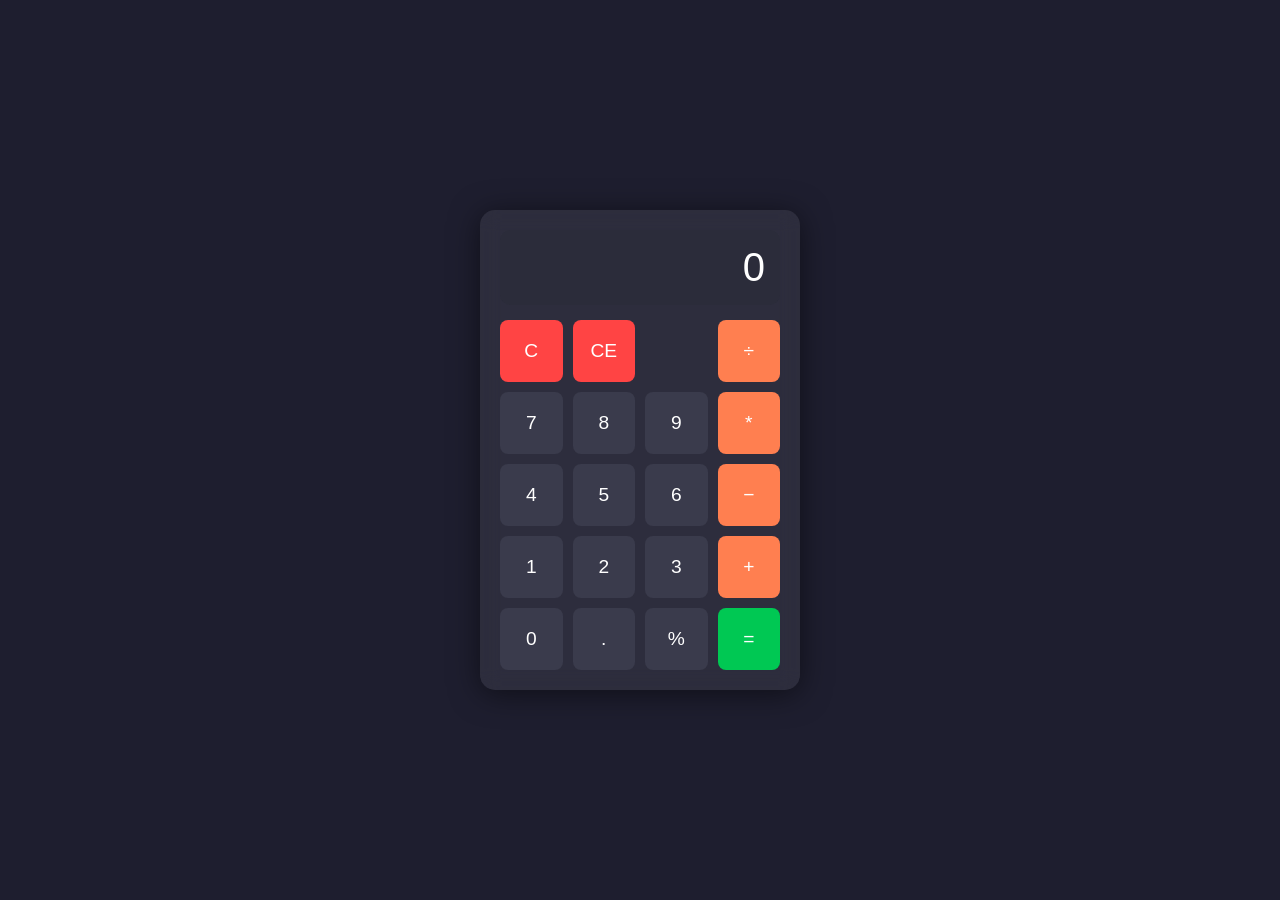
==== index.html @ f0f4dd88 "Add README" ====
<!DOCTYPE html>
<html lang="es">
<head>
<meta charset="UTF-8">
<title>Calculadora Moderna</title>
<style>
/* Reset & Base */
*, *::before, *::after { box-sizing:border-box; }
body{margin:0;height:100vh;display:flex;justify-content:center;align-items:center;background:#1e1e2f;font-family:"Segoe UI","Roboto",sans-serif;color:#fff;}
.calculator{width:320px;max-width:90vw;padding:20px;border-radius:15px;background:rgba(255,255,255,.07);backdrop-filter:blur(10px);box-shadow:0 4px 30px rgba(0,0,0,.5);display:grid;grid-template-rows:auto 1fr;}
.display{background:#2b2c3a;border-radius:10px;padding:15px;font-size:2.5rem;text-align:right;overflow-x:auto;min-height:60px;}
.keypad{display:grid;grid-template-columns:repeat(4,1fr);gap:10px;margin-top:15px;}
button{font-size:1.2rem;padding:20px 0;border:none;border-radius:8px;background:#3a3b4c;color:#fff;cursor:pointer;transition:.2s ease;}
button:hover{background:#4d4e60;}button:active{transform:scale(.95);}
.btn-operator{background:#ff7f50;}
.btn-clear{background:#ff4444;}
.btn-equal{background:#00c853;}
@media(max-width:500px){.calculator{width:90vw;padding:15px;}button{font-size:1rem;padding:15px 0;}}
</style>
</head>
<body>
<div class="calculator" role="application">
  <div class="display" id="display" aria-live="polite"></div>
  <div class="keypad">
    <button class="btn-clear" data-action="clear" aria-label="Reset">C</button>
    <button class="btn-clear" data-action="backspace" aria-label="Delete last digit">CE</button>
    <span></span>
    <button class="btn-operator" data-operation="/" aria-label="Divide">÷</button>

    <button data-value="7" aria-label="Seven">7</button>
    <button data-value="8" aria-label="Eight">8</button>
    <button data-value="9" aria-label="Nine">9</button>
    <button class="btn-operator" data-operation="*" aria-label="Multiply">*</button>

    <button data-value="4" aria-label="Four">4</button>
    <button data-value="5" aria-label="Five">5</button>
    <button data-value="6" aria-label="Six">6</button>
    <button class="btn-operator" data-operation="-" aria-label="Subtract">−</button>

    <button data-value="1" aria-label="One">1</button>
    <button data-value="2" aria-label="Two">2</button>
    <button data-value="3" aria-label="Three">3</button>
    <button class="btn-operator" data-operation="+" aria-label="Add">+</button>

    <button data-value="0" aria-label="Zero">0</button>
    <button data-value="." aria-label="Decimal point">.</button>
    <button data-action="percent" aria-label="Percentage">%</button>
    <button class="btn-equal" data-action="equals" aria-label="Equals">=</button>
  </div>
</div>

<script>
const display=document.getElementById('display');
let current='',op=null,first=null;
function upd(v){display.textContent=v||'0';}
document.querySelectorAll('.keypad button').forEach(b=>{
 b.addEventListener('click',()=>{const a=b.dataset.action,v=b.dataset.value,o=b.dataset.operation;
 if(a==='clear'){reset();}else if(a==='backspace'){bs();}else if(a==='percent'){pct();}else if(a==='equals'){calc();}
 else if(o){setOp(o);}else if(v!==undefined){append(v);}});
});
document.addEventListener('keydown',e=>{
 const k=e.key;
 if(k.match(/[0-9]/)){append(k);}else if(k==='.'){append('.');}
 else if(['+','-','*','/'].includes(k)){setOp(k);} 
 else if(k==='Enter'){calc();} 
 else if(k==='Backspace'){bs();} 
 else if(k.toLowerCase()==='c'){reset();}
});
function append(v){ if(v==='.' && current.includes('.')) return; current+=v; upd(current); }
function setOp(o){ if(current==='' && first===null) return; if(current!==''){ first=parseFloat(current); } op=o; current=''; }
function calc(){if(op===null||current==='')return; const second=parseFloat(current),res=op=='+'?first+second:op=='-'?first-second:op=='*'?first*second:op=='/'&&(second===0?'Error':first/second); upd(res); current=res.toString(); op=null; first=null;}
function reset(){current='';op=null;first=null;upd('0');}
function bs(){if(current.length>0){current=current.slice(0,-1);upd(current||'0');}}
function pct(){if(current==='')return; const n=parseFloat(current),r=n/100; current=r.toString(); upd(current);}upd('0');
</script>
</body>
</html>
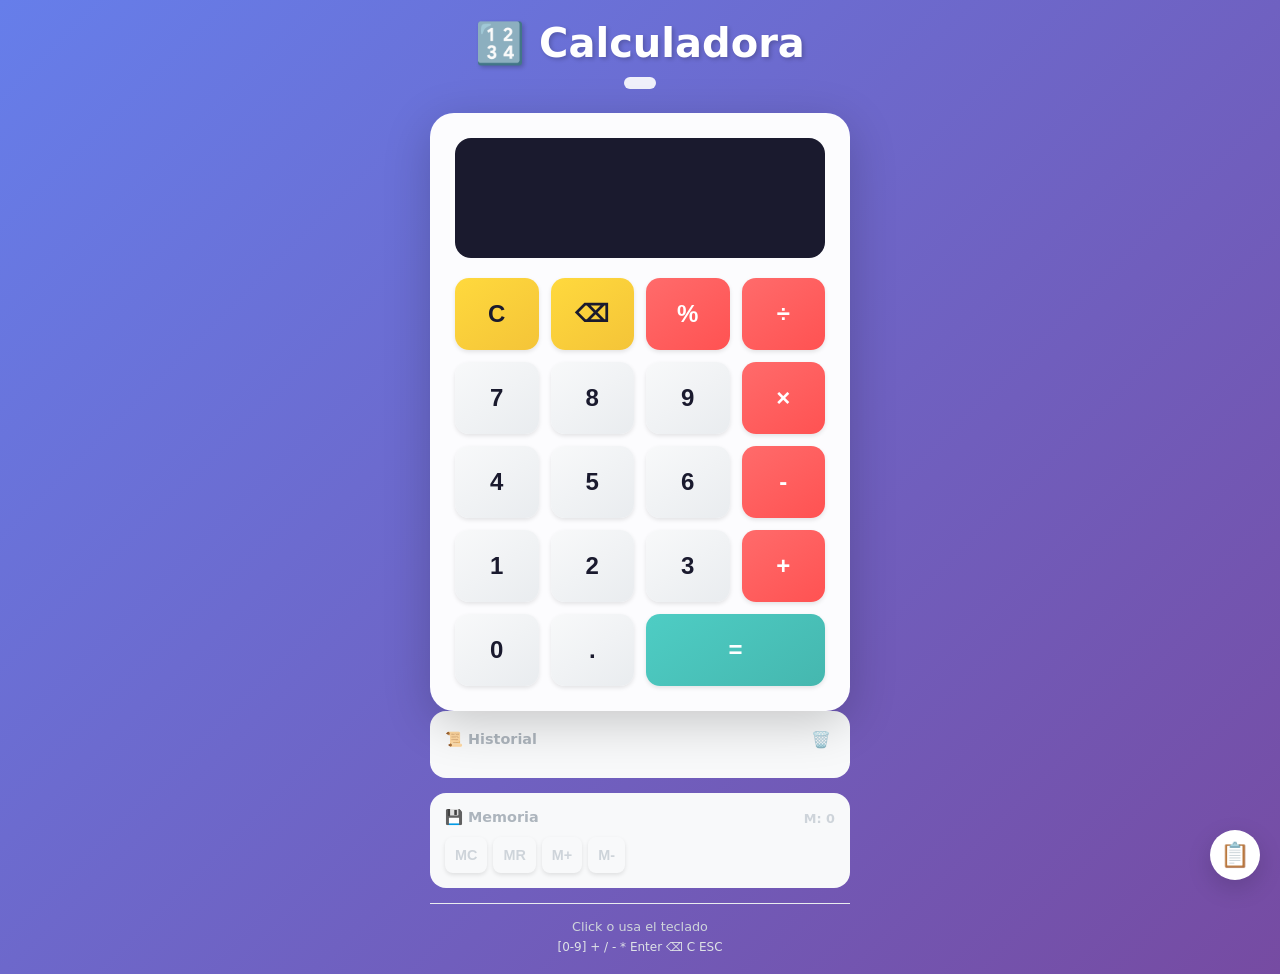
==== commit cc040d27: "✅ Separar en 3 archivos + convertir a SPA con persistencia y memoria" ====
--- a/index.html
+++ b/index.html
@@ -1,77 +1,96 @@
 <!DOCTYPE html>
 <html lang="es">
 <head>
-<meta charset="UTF-8">
-<title>Calculadora Moderna</title>
-<style>
-/* Reset & Base */
-*, *::before, *::after { box-sizing:border-box; }
-body{margin:0;height:100vh;display:flex;justify-content:center;align-items:center;background:#1e1e2f;font-family:"Segoe UI","Roboto",sans-serif;color:#fff;}
-.calculator{width:320px;max-width:90vw;padding:20px;border-radius:15px;background:rgba(255,255,255,.07);backdrop-filter:blur(10px);box-shadow:0 4px 30px rgba(0,0,0,.5);display:grid;grid-template-rows:auto 1fr;}
-.display{background:#2b2c3a;border-radius:10px;padding:15px;font-size:2.5rem;text-align:right;overflow-x:auto;min-height:60px;}
-.keypad{display:grid;grid-template-columns:repeat(4,1fr);gap:10px;margin-top:15px;}
-button{font-size:1.2rem;padding:20px 0;border:none;border-radius:8px;background:#3a3b4c;color:#fff;cursor:pointer;transition:.2s ease;}
-button:hover{background:#4d4e60;}button:active{transform:scale(.95);}
-.btn-operator{background:#ff7f50;}
-.btn-clear{background:#ff4444;}
-.btn-equal{background:#00c853;}
-@media(max-width:500px){.calculator{width:90vw;padding:15px;}button{font-size:1rem;padding:15px 0;}}
-</style>
+    <meta charset="UTF-8">
+    <meta name="viewport" content="width=device-width, initial-scale=1.0">
+    <meta name="description" content="Calculadora web moderna con historial y persistencia">
+    <meta name="theme-color" content="#667eea">
+    <title>Calculadora Web App</title>
+    <link rel="stylesheet" href="styles.css">
 </head>
 <body>
-<div class="calculator" role="application">
-  <div class="display" id="display" aria-live="polite"></div>
-  <div class="keypad">
-    <button class="btn-clear" data-action="clear" aria-label="Reset">C</button>
-    <button class="btn-clear" data-action="backspace" aria-label="Delete last digit">CE</button>
-    <span></span>
-    <button class="btn-operator" data-operation="/" aria-label="Divide">÷</button>
+    <div class="app-container">
+        <header class="app-header">
+            <h1 class="app-title">🔢 Calculadora</h1>
+            <div class="status-indicator" id="statusIndicator"></div>
+        </header>
 
-    <button data-value="7" aria-label="Seven">7</button>
-    <button data-value="8" aria-label="Eight">8</button>
-    <button data-value="9" aria-label="Nine">9</button>
-    <button class="btn-operator" data-operation="*" aria-label="Multiply">*</button>
+        <main class="main-content">
+            <div class="calculator-wrapper">
+                <div class="calculator">
+                    <div class="display-container">
+                        <div class="expression-display" id="expressionDisplay"></div>
+                        <div class="result-display" id="resultDisplay"></div>
+                    </div>
 
-    <button data-value="4" aria-label="Four">4</button>
-    <button data-value="5" aria-label="Five">5</button>
-    <button data-value="6" aria-label="Six">6</button>
-    <button class="btn-operator" data-operation="-" aria-label="Subtract">−</button>
+                    <div class="buttons-grid">
+                        <button class="btn clear-btn" data-action="clear">C</button>
+                        <button class="btn delete-btn" data-action="delete">⌫</button>
+                        <button class="btn operator-btn" data-action="percent">%</button>
+                        <button class="btn operator-btn" data-action="divide">÷</button>
 
-    <button data-value="1" aria-label="One">1</button>
-    <button data-value="2" aria-label="Two">2</button>
-    <button data-value="3" aria-label="Three">3</button>
-    <button class="btn-operator" data-operation="+" aria-label="Add">+</button>
+                        <button class="btn number-btn" data-value="7">7</button>
+                        <button class="btn number-btn" data-value="8">8</button>
+                        <button class="btn number-btn" data-value="9">9</button>
+                        <button class="btn operator-btn" data-action="multiply">×</button>
 
-    <button data-value="0" aria-label="Zero">0</button>
-    <button data-value="." aria-label="Decimal point">.</button>
-    <button data-action="percent" aria-label="Percentage">%</button>
-    <button class="btn-equal" data-action="equals" aria-label="Equals">=</button>
-  </div>
-</div>
+                        <button class="btn number-btn" data-value="4">4</button>
+                        <button class="btn number-btn" data-value="5">5</button>
+                        <button class="btn number-btn" data-value="6">6</button>
+                        <button class="btn operator-btn" data-action="subtract">-</button>
 
-<script>
-const display=document.getElementById('display');
-let current='',op=null,first=null;
-function upd(v){display.textContent=v||'0';}
-document.querySelectorAll('.keypad button').forEach(b=>{
- b.addEventListener('click',()=>{const a=b.dataset.action,v=b.dataset.value,o=b.dataset.operation;
- if(a==='clear'){reset();}else if(a==='backspace'){bs();}else if(a==='percent'){pct();}else if(a==='equals'){calc();}
- else if(o){setOp(o);}else if(v!==undefined){append(v);}});
-});
-document.addEventListener('keydown',e=>{
- const k=e.key;
- if(k.match(/[0-9]/)){append(k);}else if(k==='.'){append('.');}
- else if(['+','-','*','/'].includes(k)){setOp(k);} 
- else if(k==='Enter'){calc();} 
- else if(k==='Backspace'){bs();} 
- else if(k.toLowerCase()==='c'){reset();}
-});
-function append(v){ if(v==='.' && current.includes('.')) return; current+=v; upd(current); }
-function setOp(o){ if(current==='' && first===null) return; if(current!==''){ first=parseFloat(current); } op=o; current=''; }
-function calc(){if(op===null||current==='')return; const second=parseFloat(current),res=op=='+'?first+second:op=='-'?first-second:op=='*'?first*second:op=='/'&&(second===0?'Error':first/second); upd(res); current=res.toString(); op=null; first=null;}
-function reset(){current='';op=null;first=null;upd('0');}
-function bs(){if(current.length>0){current=current.slice(0,-1);upd(current||'0');}}
-function pct(){if(current==='')return; const n=parseFloat(current),r=n/100; current=r.toString(); upd(current);}upd('0');
-</script>
+                        <button class="btn number-btn" data-value="1">1</button>
+                        <button class="btn number-btn" data-value="2">2</button>
+                        <button class="btn number-btn" data-value="3">3</button>
+                        <button class="btn operator-btn" data-action="add">+</button>
+
+                        <button class="btn number-btn" data-value="0">0</button>
+                        <button class="btn number-btn" data-value=".">.</button>
+                        <button class="btn equals-btn" data-action="calculate">=</button>
+                    </div>
+                </div>
+
+                <section class="history-section">
+                    <div class="history-header">
+                        <h3>📜 Historial</h3>
+                        <button class="clear-history-btn" id="clearHistoryBtn" aria-label="Limpiar historial">
+                            🗑️
+                        </button>
+                    </div>
+                    <div class="history-list" id="historyList"></div>
+                </section>
+
+                <section class="memory-section">
+                    <div class="memory-header">
+                        <span>💾 Memoria</span>
+                        <div class="memory-values">
+                            <span>M: <span id="memoryDisplay">0</span></span>
+                        </div>
+                    </div>
+                    <div class="memory-buttons">
+                        <button class="btn memory-btn" data-action="mc">MC</button>
+                        <button class="btn memory-btn" data-action="mr">MR</button>
+                        <button class="btn memory-btn" data-action="mplus">M+</button>
+                        <button class="btn memory-btn" data-action="mminus">M-</button>
+                    </div>
+                </section>
+
+                <footer class="app-footer">
+                    <p class="app-subtitle">Click o usa el teclado</p>
+                    <div class="keyboard-hint">
+                        [0-9] + / - * Enter ⌫ C ESC
+                    </div>
+                </footer>
+            </div>
+        </main>
+
+        <nav class="app-nav">
+            <button class="nav-btn" id="historyToggle" aria-label="Mostrar/Ocultar historial">
+                📋
+            </button>
+        </nav>
+    </div>
+
+    <script src="app.js"></script>
 </body>
-</html>+</html>
--- a/styles.css
+++ b/styles.css
@@ -0,0 +1,395 @@
+:root {
+    --primary: #667eea;
+    --primary-dark: #5a67d8;
+    --secondary: #764ba2;
+    --success: #4ecdc4;
+    --danger: #ff6b6b;
+    --warning: #ffd93d;
+    --dark: #1a1a2e;
+    --light: #f0f0f0;
+    --gray-100: #f8f9fa;
+    --gray-200: #e9ecef;
+    --gray-300: #dee2e6;
+    --gray-400: #ced4da;
+    --gray-500: #adb5bd;
+    --shadow-sm: 0 2px 4px rgba(0,0,0,0.1);
+    --shadow-md: 0 8px 24px rgba(0,0,0,0.15);
+    --shadow-lg: 0 12px 48px rgba(0,0,0,0.2);
+}
+
+* {
+    margin: 0;
+    padding: 0;
+    box-sizing: border-box;
+}
+
+html {
+    font-size: 16px;
+}
+
+body {
+    font-family: 'Segoe UI', system-ui, -apple-system, sans-serif;
+    background: linear-gradient(135deg, #667eea 0%, #764ba2 100%);
+    min-height: 100vh;
+    color: var(--dark);
+}
+
+.app-container {
+    min-height: 100vh;
+    display: flex;
+    flex-direction: column;
+    padding: 20px;
+}
+
+.app-header {
+    text-align: center;
+    margin-bottom: 20px;
+}
+
+.app-title {
+    font-size: 2.5rem;
+    font-weight: 700;
+    color: white;
+    text-shadow: 2px 2px 4px rgba(0,0,0,0.2);
+}
+
+.status-indicator {
+    display: inline-flex;
+    align-items: center;
+    background: rgba(255,255,255,0.9);
+    border-radius: 20px;
+    padding: 6px 16px;
+    margin-top: 10px;
+    font-size: 0.85rem;
+}
+
+.status-indicator.active {
+    background: #4ecdc4;
+    color: var(--dark);
+}
+
+.main-content {
+    flex: 1;
+    display: flex;
+    justify-content: center;
+    align-items: center;
+    position: relative;
+}
+
+.calculator-wrapper {
+    width: 100%;
+    max-width: 420px;
+}
+
+.calculator {
+    background: rgba(255,255,255,0.98);
+    border-radius: 24px;
+    box-shadow: var(--shadow-lg);
+    padding: 25px;
+    position: relative;
+}
+
+.display-container {
+    background: var(--dark);
+    border-radius: 16px;
+    padding: 20px;
+    margin-bottom: 20px;
+    min-height: 120px;
+    display: flex;
+    flex-direction: column;
+    justify-content: flex-end;
+    align-items: flex-end;
+}
+
+.expression-display {
+    font-size: 1.5rem;
+    color: var(--gray-400);
+    min-height: 30px;
+    transition: all 0.2s ease;
+}
+
+.result-display {
+    font-size: 3.5rem;
+    font-weight: 300;
+    color: var(--success);
+    text-shadow: 0 2px 8px rgba(78, 205, 196, 0.3);
+    word-wrap: break-word;
+    max-width: 100%;
+}
+
+.buttons-grid {
+    display: grid;
+    grid-template-columns: repeat(4, 1fr);
+    gap: 12px;
+}
+
+.btn {
+    border: none;
+    border-radius: 14px;
+    font-size: 1.5rem;
+    font-weight: 600;
+    padding: 22px;
+    cursor: pointer;
+    transition: all 0.2s cubic-bezier(0.4, 0, 0.2, 1);
+    box-shadow: var(--shadow-sm);
+    user-select: none;
+    -webkit-tap-highlight-color: transparent;
+}
+
+.btn:hover {
+    transform: translateY(-2px);
+    box-shadow: var(--shadow-md);
+}
+
+.btn:active {
+    transform: translateY(0);
+    box-shadow: var(--shadow-sm);
+}
+
+.number-btn {
+    background: linear-gradient(145deg, #f8f9fa, #e9ecef);
+    color: var(--dark);
+}
+
+.number-btn:hover {
+    background: linear-gradient(145deg, #e9ecef, #dee2e6);
+}
+
+.operator-btn {
+    background: linear-gradient(145deg, #ff6b6b, #ff5252);
+    color: white;
+}
+
+.operator-btn:hover {
+    background: linear-gradient(145deg, #ff5252, #ff3838);
+}
+
+.clear-btn {
+    background: linear-gradient(145deg, #ffd93d, #f4c438);
+    color: var(--dark);
+}
+
+.clear-btn:hover {
+    background: linear-gradient(145deg, #f4c438, #eecf2e);
+}
+
+.equals-btn {
+    background: linear-gradient(145deg, #4ecdc4, #45b7af);
+    color: white;
+    grid-column: span 2;
+}
+
+.equals-btn:hover {
+    background: linear-gradient(145deg, #45b7af, #3caea0);
+}
+
+.delete-btn {
+    background: linear-gradient(145deg, #ffd93d, #f4c438);
+    color: var(--dark);
+}
+
+.history-section, .memory-section {
+    background: var(--gray-100);
+    border-radius: 16px;
+    padding: 15px;
+    margin-bottom: 15px;
+}
+
+.history-header, .memory-header {
+    display: flex;
+    justify-content: space-between;
+    align-items: center;
+    margin-bottom: 10px;
+}
+
+.history-header h3, .memory-header span {
+    font-size: 0.9rem;
+    color: var(--gray-500);
+    font-weight: 600;
+}
+
+.clear-history-btn {
+    background: none;
+    border: none;
+    cursor: pointer;
+    font-size: 1rem;
+    padding: 4px;
+    opacity: 0.7;
+    transition: all 0.2s;
+}
+
+.clear-history-btn:hover {
+    opacity: 1;
+    transform: scale(1.1);
+}
+
+.memory-values span {
+    font-size: 0.8rem;
+    color: var(--gray-400);
+}
+
+.memory-buttons {
+    display: flex;
+    gap: 6px;
+}
+
+.memory-btn {
+    background: transparent;
+    border: none;
+    padding: 10px;
+    font-size: 0.9rem;
+    color: var(--gray-400);
+    border-radius: 8px;
+    cursor: pointer;
+    transition: all 0.2s;
+}
+
+.memory-btn:hover {
+    background: rgba(138, 43, 226, 0.1);
+    color: #8a2be2;
+}
+
+.history-list {
+    max-height: 180px;
+    overflow-y: auto;
+}
+
+.history-item {
+    background: white;
+    border-radius: 10px;
+    padding: 10px 12px;
+    margin-bottom: 8px;
+    cursor: pointer;
+    transition: all 0.2s;
+    box-shadow: var(--shadow-sm);
+}
+
+.history-item:hover {
+    background: var(--light);
+    transform: translateX(4px);
+}
+
+.history-expression {
+    font-size: 0.85rem;
+    color: var(--gray-500);
+    margin-bottom: 3px;
+}
+
+.history-result {
+    font-size: 1.1rem;
+    font-weight: 600;
+    color: var(--success);
+}
+
+.app-footer {
+    text-align: center;
+    padding-top: 15px;
+    border-top: 1px solid var(--gray-200);
+}
+
+.app-subtitle {
+    font-size: 0.8rem;
+    color: var(--gray-400);
+    margin-bottom: 6px;
+}
+
+.keyboard-hint {
+    font-size: 0.75rem;
+    color: var(--gray-300);
+}
+
+.app-nav {
+    position: fixed;
+    right: 20px;
+    bottom: 20px;
+}
+
+.nav-btn {
+    background: white;
+    border: none;
+    width: 50px;
+    height: 50px;
+    border-radius: 50%;
+    font-size: 1.5rem;
+    cursor: pointer;
+    box-shadow: var(--shadow-md);
+    transition: all 0.2s;
+}
+
+.nav-btn:hover {
+    transform: scale(1.1) rotate(-5deg);
+}
+
+/* Scrollbar styling */
+::-webkit-scrollbar {
+    width: 6px;
+}
+
+::-webkit-scrollbar-track {
+    background: var(--gray-100);
+}
+
+::-webkit-scrollbar-thumb {
+    background: var(--gray-300);
+    border-radius: 3px;
+}
+
+::-webkit-scrollbar-thumb:hover {
+    background: var(--gray-400);
+}
+
+/* Animations */
+@keyframes pulse {
+    0%, 100% { opacity: 1; }
+    50% { opacity: 0.5; }
+}
+
+.status-indicator.active {
+    animation: pulse 2s ease-in-out infinite;
+}
+
+/* Responsive */
+@media (max-width: 480px) {
+    html {
+        font-size: 14px;
+    }
+
+    .app-title {
+        font-size: 2rem;
+    }
+
+    .calculator {
+        padding: 15px;
+    }
+
+    .display-container {
+        min-height: 100px;
+    }
+
+    .expression-display {
+        font-size: 1.2rem;
+    }
+
+    .result-display {
+        font-size: 2.8rem;
+    }
+
+    .btn {
+        padding: 16px;
+        font-size: 1.3rem;
+    }
+
+    .app-nav {
+        display: none;
+    }
+}
+
+@media (max-width: 360px) {
+    .result-display {
+        font-size: 2.2rem;
+    }
+
+    .expression-display {
+        font-size: 1rem;
+    }
+}
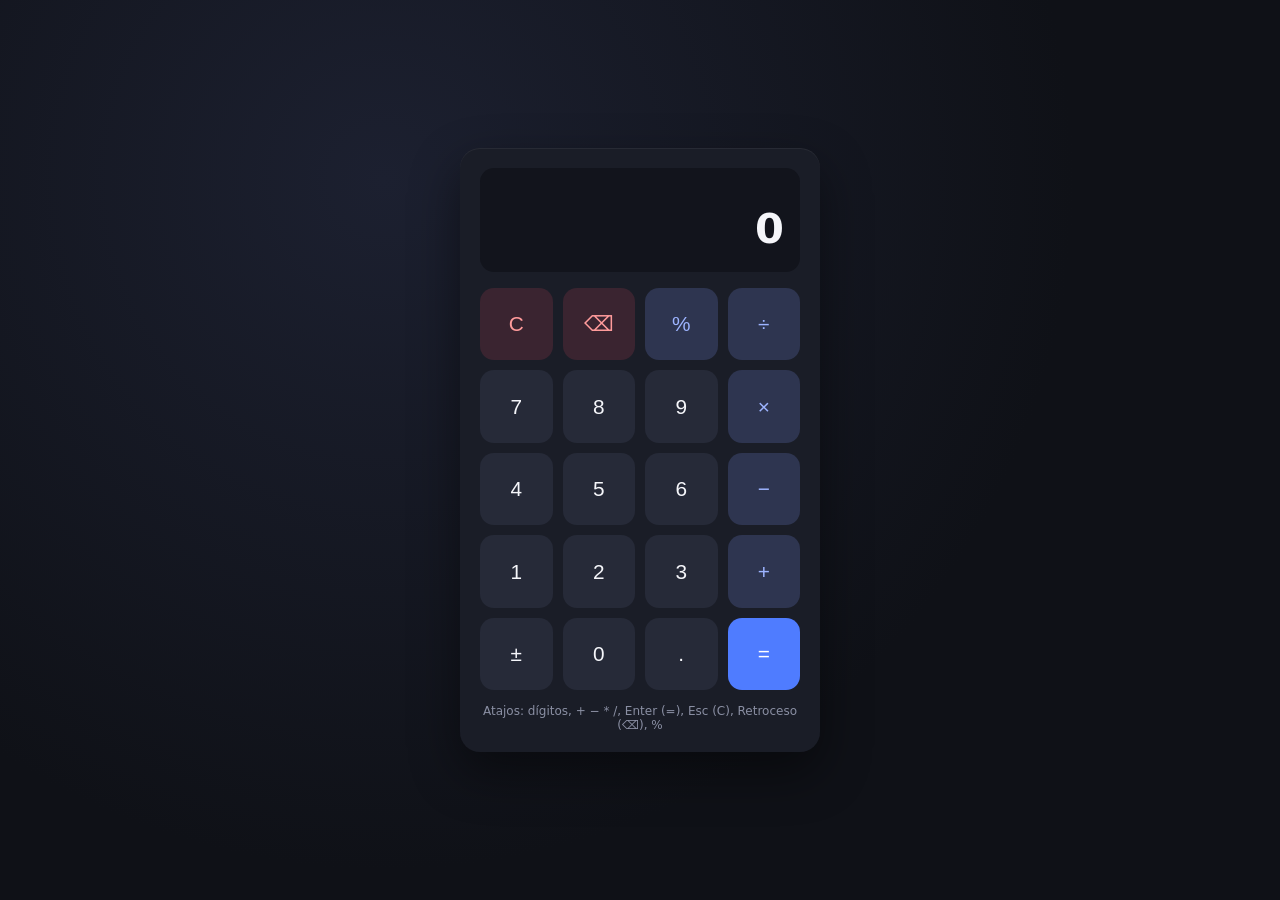
==== commit 802c8889: "añade calculadora funcional en un solo archivo" ====
--- a/index.html
+++ b/index.html
@@ -1,96 +1,398 @@
 <!DOCTYPE html>
 <html lang="es">
 <head>
-    <meta charset="UTF-8">
-    <meta name="viewport" content="width=device-width, initial-scale=1.0">
-    <meta name="description" content="Calculadora web moderna con historial y persistencia">
-    <meta name="theme-color" content="#667eea">
-    <title>Calculadora Web App</title>
-    <link rel="stylesheet" href="styles.css">
+  <meta charset="UTF-8" />
+  <meta name="viewport" content="width=device-width, initial-scale=1.0" />
+  <title>Calculadora</title>
+  <style>
+    :root {
+      --bg: #0f1117;
+      --card: #1a1d27;
+      --display: #12141c;
+      --text: #f5f6fa;
+      --text-dim: #8a8fa3;
+      --btn: #262a38;
+      --btn-hover: #323748;
+      --accent: #4f7cff;
+      --accent-hover: #6589ff;
+      --op: #2e3550;
+      --op-hover: #3a4370;
+      --danger: #3a2430;
+      --danger-hover: #4d2f40;
+      --radius: 14px;
+    }
+
+    * {
+      margin: 0;
+      padding: 0;
+      box-sizing: border-box;
+    }
+
+    body {
+      min-height: 100vh;
+      display: grid;
+      place-items: center;
+      font-family: "Segoe UI", system-ui, -apple-system, sans-serif;
+      background: radial-gradient(circle at 30% 20%, #1c2030 0%, var(--bg) 60%);
+      color: var(--text);
+      padding: 16px;
+    }
+
+    .calculator {
+      width: 100%;
+      max-width: 360px;
+      background: var(--card);
+      border-radius: 20px;
+      padding: 20px;
+      box-shadow: 0 20px 50px rgba(0, 0, 0, 0.45), inset 0 1px 0 rgba(255, 255, 255, 0.06);
+    }
+
+    .display {
+      background: var(--display);
+      border-radius: var(--radius);
+      padding: 18px 16px;
+      margin-bottom: 16px;
+      text-align: right;
+      overflow: hidden;
+    }
+
+    .display .expression {
+      min-height: 1.2em;
+      font-size: 0.95rem;
+      color: var(--text-dim);
+      white-space: nowrap;
+      overflow: hidden;
+      text-overflow: ellipsis;
+    }
+
+    .display .value {
+      font-size: 2.6rem;
+      font-weight: 600;
+      line-height: 1.2;
+      white-space: nowrap;
+      overflow: hidden;
+      text-overflow: ellipsis;
+    }
+
+    .display .value.error {
+      color: #ff6b6b;
+      font-size: 1.6rem;
+    }
+
+    .keys {
+      display: grid;
+      grid-template-columns: repeat(4, 1fr);
+      gap: 10px;
+    }
+
+    .keys button {
+      aspect-ratio: 1;
+      border: none;
+      border-radius: var(--radius);
+      font-size: 1.3rem;
+      font-weight: 500;
+      color: var(--text);
+      background: var(--btn);
+      cursor: pointer;
+      transition: background 0.15s ease, transform 0.05s ease;
+      user-select: none;
+    }
+
+    .keys button:hover { background: var(--btn-hover); }
+    .keys button:active { transform: scale(0.95); }
+
+    .keys button.op {
+      background: var(--op);
+      color: #9db4ff;
+    }
+    .keys button.op:hover { background: var(--op-hover); }
+
+    .keys button.op.active {
+      background: var(--accent);
+      color: #fff;
+    }
+
+    .keys button.danger {
+      background: var(--danger);
+      color: #ff9b9b;
+    }
+    .keys button.danger:hover { background: var(--danger-hover); }
+
+    .keys button.equals {
+      background: var(--accent);
+      color: #fff;
+    }
+    .keys button.equals:hover { background: var(--accent-hover); }
+
+    .keys button.span-2 {
+      grid-column: span 2;
+      aspect-ratio: auto;
+    }
+
+    .hint {
+      margin-top: 14px;
+      text-align: center;
+      font-size: 0.75rem;
+      color: var(--text-dim);
+    }
+
+    @media (max-width: 380px) {
+      .display .value { font-size: 2rem; }
+      .keys button { font-size: 1.1rem; }
+    }
+  </style>
 </head>
 <body>
-    <div class="app-container">
-        <header class="app-header">
-            <h1 class="app-title">🔢 Calculadora</h1>
-            <div class="status-indicator" id="statusIndicator"></div>
-        </header>
-
-        <main class="main-content">
-            <div class="calculator-wrapper">
-                <div class="calculator">
-                    <div class="display-container">
-                        <div class="expression-display" id="expressionDisplay"></div>
-                        <div class="result-display" id="resultDisplay"></div>
-                    </div>
-
-                    <div class="buttons-grid">
-                        <button class="btn clear-btn" data-action="clear">C</button>
-                        <button class="btn delete-btn" data-action="delete">⌫</button>
-                        <button class="btn operator-btn" data-action="percent">%</button>
-                        <button class="btn operator-btn" data-action="divide">÷</button>
-
-                        <button class="btn number-btn" data-value="7">7</button>
-                        <button class="btn number-btn" data-value="8">8</button>
-                        <button class="btn number-btn" data-value="9">9</button>
-                        <button class="btn operator-btn" data-action="multiply">×</button>
-
-                        <button class="btn number-btn" data-value="4">4</button>
-                        <button class="btn number-btn" data-value="5">5</button>
-                        <button class="btn number-btn" data-value="6">6</button>
-                        <button class="btn operator-btn" data-action="subtract">-</button>
-
-                        <button class="btn number-btn" data-value="1">1</button>
-                        <button class="btn number-btn" data-value="2">2</button>
-                        <button class="btn number-btn" data-value="3">3</button>
-                        <button class="btn operator-btn" data-action="add">+</button>
-
-                        <button class="btn number-btn" data-value="0">0</button>
-                        <button class="btn number-btn" data-value=".">.</button>
-                        <button class="btn equals-btn" data-action="calculate">=</button>
-                    </div>
-                </div>
-
-                <section class="history-section">
-                    <div class="history-header">
-                        <h3>📜 Historial</h3>
-                        <button class="clear-history-btn" id="clearHistoryBtn" aria-label="Limpiar historial">
-                            🗑️
-                        </button>
-                    </div>
-                    <div class="history-list" id="historyList"></div>
-                </section>
-
-                <section class="memory-section">
-                    <div class="memory-header">
-                        <span>💾 Memoria</span>
-                        <div class="memory-values">
-                            <span>M: <span id="memoryDisplay">0</span></span>
-                        </div>
-                    </div>
-                    <div class="memory-buttons">
-                        <button class="btn memory-btn" data-action="mc">MC</button>
-                        <button class="btn memory-btn" data-action="mr">MR</button>
-                        <button class="btn memory-btn" data-action="mplus">M+</button>
-                        <button class="btn memory-btn" data-action="mminus">M-</button>
-                    </div>
-                </section>
-
-                <footer class="app-footer">
-                    <p class="app-subtitle">Click o usa el teclado</p>
-                    <div class="keyboard-hint">
-                        [0-9] + / - * Enter ⌫ C ESC
-                    </div>
-                </footer>
-            </div>
-        </main>
-
-        <nav class="app-nav">
-            <button class="nav-btn" id="historyToggle" aria-label="Mostrar/Ocultar historial">
-                📋
-            </button>
-        </nav>
+  <main class="calculator" aria-label="Calculadora">
+    <div class="display">
+      <div class="expression" id="expression">&nbsp;</div>
+      <div class="value" id="value" aria-live="polite">0</div>
     </div>
 
-    <script src="app.js"></script>
+    <div class="keys" id="keys">
+      <button class="danger" data-action="clear" aria-label="Borrar todo">C</button>
+      <button class="danger" data-action="backspace" aria-label="Borrar último dígito">⌫</button>
+      <button class="op" data-action="percent" aria-label="Porcentaje">%</button>
+      <button class="op" data-operator="/" aria-label="Dividir">÷</button>
+
+      <button data-digit="7">7</button>
+      <button data-digit="8">8</button>
+      <button data-digit="9">9</button>
+      <button class="op" data-operator="*" aria-label="Multiplicar">×</button>
+
+      <button data-digit="4">4</button>
+      <button data-digit="5">5</button>
+      <button data-digit="6">6</button>
+      <button class="op" data-operator="-" aria-label="Restar">−</button>
+
+      <button data-digit="1">1</button>
+      <button data-digit="2">2</button>
+      <button data-digit="3">3</button>
+      <button class="op" data-operator="+" aria-label="Sumar">+</button>
+
+      <button data-action="negate" aria-label="Cambiar signo">±</button>
+      <button data-digit="0">0</button>
+      <button data-action="decimal" aria-label="Punto decimal">.</button>
+      <button class="equals" data-action="equals" aria-label="Igual">=</button>
+    </div>
+
+    <p class="hint">Atajos: dígitos, + − * /, Enter (=), Esc (C), Retroceso (⌫), %</p>
+  </main>
+
+  <script>
+    (() => {
+      "use strict";
+
+      const OP_SYMBOL = { "+": "+", "-": "−", "*": "×", "/": "÷" };
+      const MAX_DIGITS = 15;
+
+      const expressionEl = document.getElementById("expression");
+      const valueEl = document.getElementById("value");
+      const keysEl = document.getElementById("keys");
+
+      const state = {
+        current: "0",
+        previous: null,
+        operator: null,
+        overwrite: true,
+        error: false,
+      };
+
+      function formatNumber(n) {
+        if (!Number.isFinite(n)) return "Error";
+        if (Math.abs(n) >= 1e16 || (Math.abs(n) < 1e-9 && n !== 0)) {
+          return n.toExponential(6).replace(/\.?0+e/, "e");
+        }
+        const rounded = parseFloat(n.toPrecision(12));
+        return String(rounded);
+      }
+
+      function countDigits(value) {
+        return value.replace(/[-.]/g, "").length;
+      }
+
+      function setError(message) {
+        state.error = true;
+        state.current = "0";
+        state.previous = null;
+        state.operator = null;
+        state.overwrite = true;
+        expressionEl.innerHTML = "&nbsp;";
+        valueEl.textContent = message;
+        valueEl.classList.add("error");
+      }
+
+      function updateDisplay() {
+        if (state.error) return;
+
+        valueEl.classList.remove("error");
+        valueEl.textContent = state.current;
+
+        let expr = "";
+        if (state.previous !== null && state.operator) {
+          expr = `${formatNumber(state.previous)} ${OP_SYMBOL[state.operator]}`;
+          if (state.overwrite) expr += " ?";
+        }
+        expressionEl.textContent = expr || "\u00a0";
+
+        keysEl.querySelectorAll("button[data-operator]").forEach((btn) => {
+          btn.classList.toggle("active", state.operator === btn.dataset.operator && state.overwrite);
+        });
+      }
+
+      function compute(a, b, op) {
+        switch (op) {
+          case "+": return a + b;
+          case "-": return a - b;
+          case "*": return a * b;
+          case "/":
+            if (b === 0) {
+              setError("No se puede dividir entre 0");
+              return null;
+            }
+            return a / b;
+          default:
+            return b;
+        }
+      }
+
+      function inputDigit(digit) {
+        if (state.error) clearAll();
+
+        if (state.overwrite) {
+          state.current = digit === "." ? "0." : digit;
+          state.overwrite = false;
+          if (state.error === false && digit !== ".") valueEl.classList.remove("error");
+        } else {
+          if (digit === "." && state.current.includes(".")) return;
+          if (countDigits(state.current) >= MAX_DIGITS) return;
+          state.current = state.current === "0" && digit !== "." ? digit : state.current + digit;
+        }
+        updateDisplay();
+      }
+
+      function inputDecimal() {
+        inputDigit(".");
+      }
+
+      function setOperator(op) {
+        if (state.error) {
+          if (state.operator === null) return;
+          clearAll();
+        }
+
+        if (state.operator && !state.overwrite && state.previous !== null) {
+          const result = compute(state.previous, parseFloat(state.current), state.operator);
+          if (result === null) return;
+          state.previous = result;
+          state.current = formatNumber(result);
+        } else {
+          state.previous = parseFloat(state.current);
+        }
+
+        state.operator = op;
+        state.overwrite = true;
+        updateDisplay();
+      }
+
+      function evaluate() {
+        if (state.error || state.operator === null || state.previous === null) return;
+
+        const result = compute(state.previous, parseFloat(state.current), state.operator);
+        if (result === null) return;
+
+        expressionEl.textContent = `${formatNumber(state.previous)} ${OP_SYMBOL[state.operator]} ${formatNumber(parseFloat(state.current))} =`;
+        state.current = formatNumber(result);
+        state.previous = null;
+        state.operator = null;
+        state.overwrite = true;
+        valueEl.textContent = state.current;
+      }
+
+      function clearAll() {
+        state.current = "0";
+        state.previous = null;
+        state.operator = null;
+        state.overwrite = true;
+        state.error = false;
+        valueEl.classList.remove("error");
+        updateDisplay();
+      }
+
+      function backspace() {
+        if (state.error) {
+          clearAll();
+          return;
+        }
+        if (state.overwrite) return;
+        state.current = state.current.length > 1 ? state.current.slice(0, -1) : "0";
+        if (state.current === "-") state.current = "0";
+        updateDisplay();
+      }
+
+      function toggleSign() {
+        if (state.error) return;
+        if (state.current === "0") return;
+        state.current = state.current.startsWith("-")
+          ? state.current.slice(1)
+          : "-" + state.current;
+        state.overwrite = false;
+        updateDisplay();
+      }
+
+      function percent() {
+        if (state.error) return;
+        const base = state.previous !== null && state.operator ? state.previous : 1;
+        const result = parseFloat(state.current) * base / 100;
+        state.current = formatNumber(result);
+        state.overwrite = true;
+        updateDisplay();
+      }
+
+      const ACTIONS = {
+        clear: clearAll,
+        backspace,
+        decimal: inputDecimal,
+        negate: toggleSign,
+        percent,
+        equals: evaluate,
+      };
+
+      function handleKey(key) {
+        if (key.digit !== undefined) inputDigit(key.digit);
+        else if (key.operator !== undefined) setOperator(key.operator);
+        else if (ACTIONS[key.action]) ACTIONS[key.action]();
+      }
+
+      keysEl.addEventListener("click", (event) => {
+        const button = event.target.closest("button");
+        if (!button) return;
+        handleKey(button.dataset);
+      });
+
+      const KEY_MAP = {
+        "0": { digit: "0" }, "1": { digit: "1" }, "2": { digit: "2" },
+        "3": { digit: "3" }, "4": { digit: "4" }, "5": { digit: "5" },
+        "6": { digit: "6" }, "7": { digit: "7" }, "8": { digit: "8" },
+        "9": { digit: "9" },
+        ".": { action: "decimal" }, ",": { action: "decimal" },
+        "+": { operator: "+" }, "-": { operator: "-" },
+        "*": { operator: "*" }, "/": { operator: "/" },
+        "Enter": { action: "equals" }, "=": { action: "equals" },
+        "Escape": { action: "clear" }, "Backspace": { action: "backspace" },
+        "%": { action: "percent" },
+      };
+
+      document.addEventListener("keydown", (event) => {
+        if (event.ctrlKey || event.metaKey || event.altKey) return;
+        const key = KEY_MAP[event.key];
+        if (!key) return;
+        event.preventDefault();
+        handleKey(key);
+      });
+
+      updateDisplay();
+    })();
+  </script>
 </body>
 </html>
